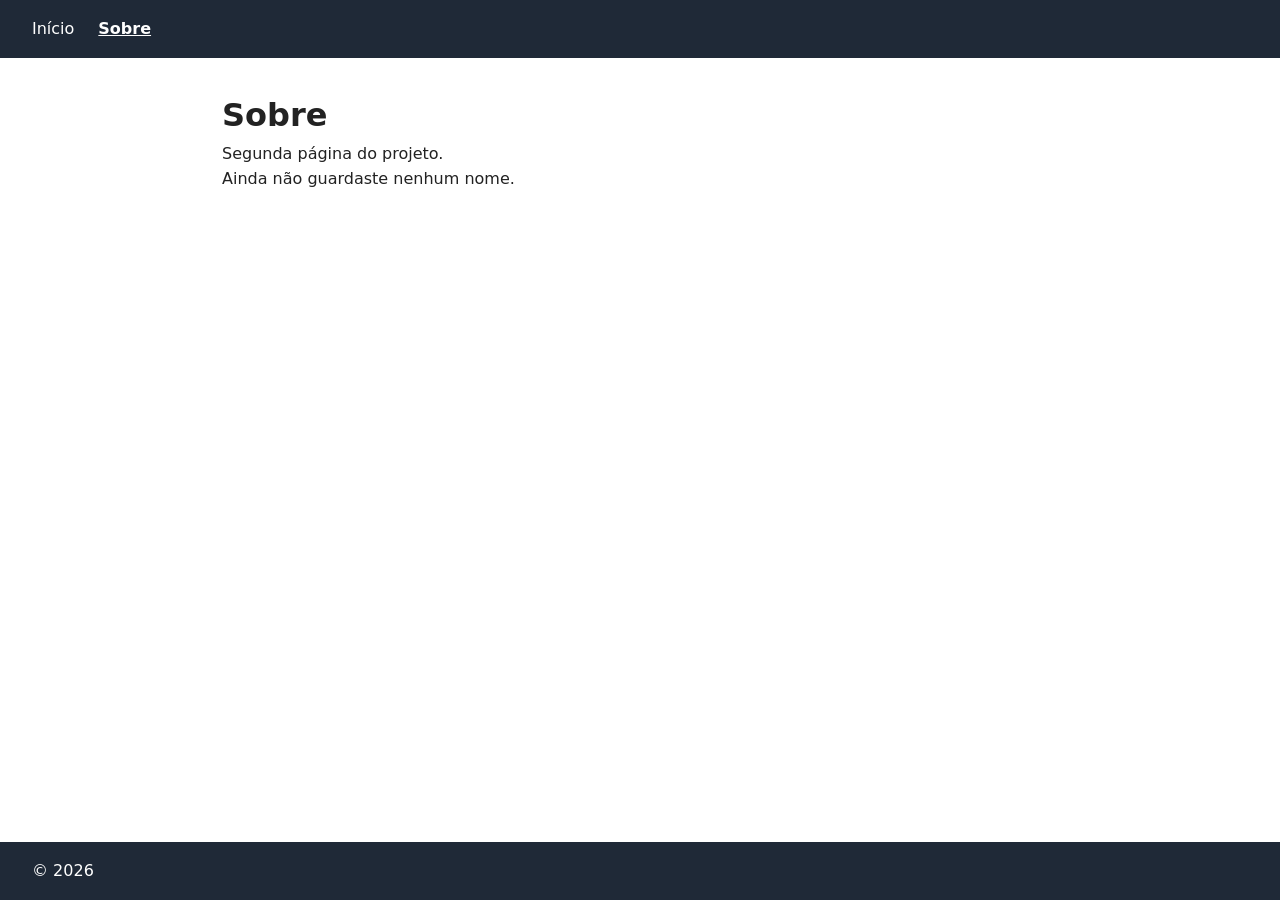
==== html/sobre.html @ e2753103 "Create file structure" ====
<!DOCTYPE html>
<html lang="pt">
<head>
  <meta charset="UTF-8">
  <meta name="viewport" content="width=device-width, initial-scale=1.0">
  <title>Sobre</title>
  <link rel="stylesheet" href="../css/style.css">
</head>
<body>
  <app-navbar></app-navbar>

  <main>
    <h1>Sobre</h1>
    <p>Segunda página do projeto.</p>
    <p id="mensagem"></p>
  </main>

  <app-footer></app-footer>

  <script src="../js/components.js"></script>
  <script src="../js/main.js"></script>
</body>
</html>
---- css/style.css ----
* {
  box-sizing: border-box;
  margin: 0;
  padding: 0;
}

body {
  font-family: system-ui, sans-serif;
  line-height: 1.6;
  color: #222;
  min-height: 100vh;
  display: flex;
  flex-direction: column;
}

header, footer {
  background: #1f2937;
  color: #fff;
  padding: 1rem 2rem;
}

nav a {
  color: #fff;
  text-decoration: none;
  margin-right: 1.5rem;
}

nav a:hover {
  text-decoration: underline;
}

main {
  flex: 1;
  padding: 2rem;
  max-width: 900px;
  margin: 0 auto;
  width: 100%;
}

button {
  margin-top: 1rem;
  padding: 0.5rem 1rem;
  cursor: pointer;
}

app-navbar, app-footer {
  display: block;
}

nav a.ativo {
  font-weight: bold;
  text-decoration: underline;
}
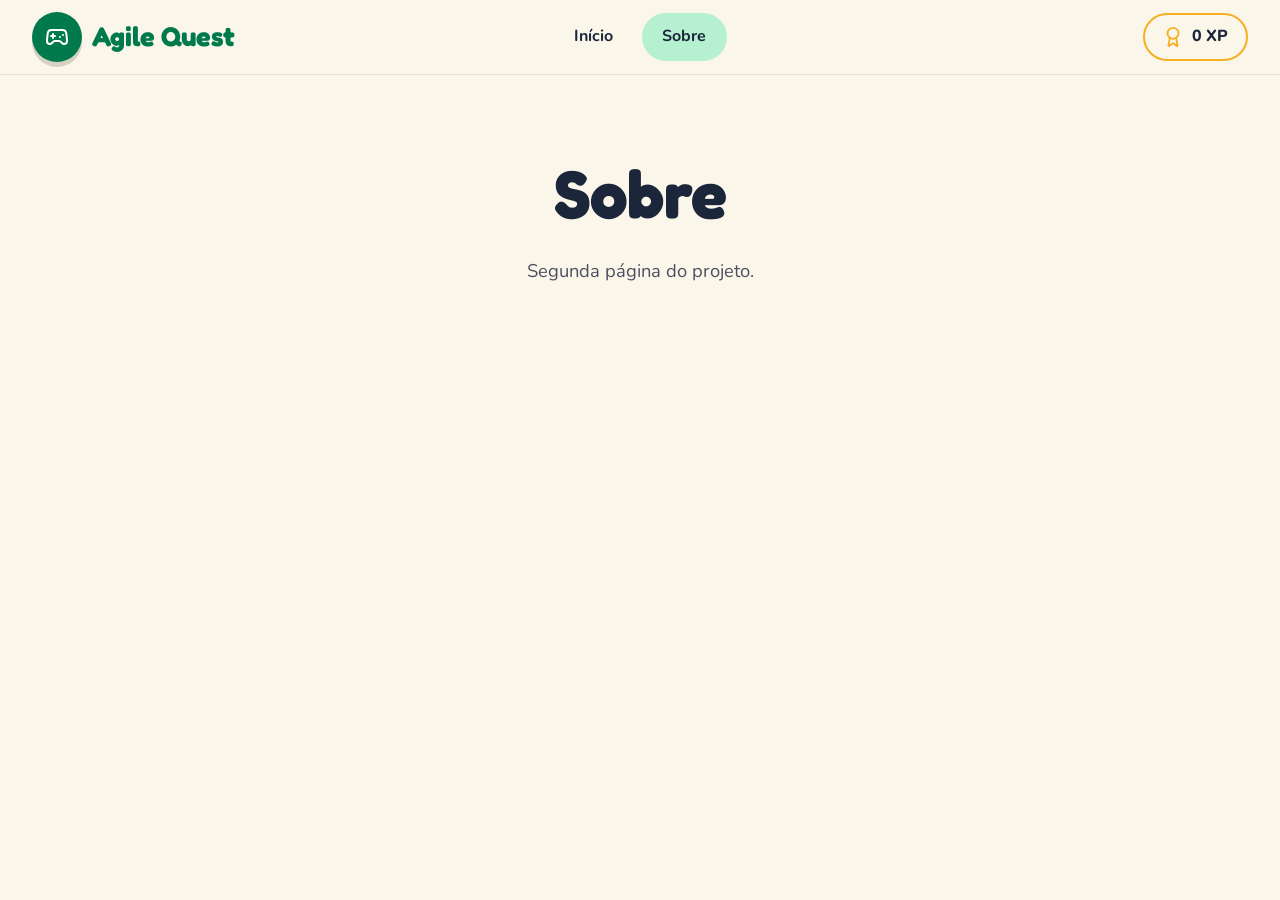
==== commit 362a4e37: "Inicio Intro e navbar" ====
--- a/html/sobre.html
+++ b/html/sobre.html
@@ -3,19 +3,21 @@
 <head>
   <meta charset="UTF-8">
   <meta name="viewport" content="width=device-width, initial-scale=1.0">
-  <title>Sobre</title>
+  <title>Sobre · Agile Quest</title>
+  <link rel="preconnect" href="https://fonts.googleapis.com">
+  <link rel="preconnect" href="https://fonts.gstatic.com" crossorigin>
+  <link href="https://fonts.googleapis.com/css2?family=Fredoka:wght@500;600;700&family=Nunito:wght@400;600;700&display=swap" rel="stylesheet">
   <link rel="stylesheet" href="../css/style.css">
 </head>
 <body>
   <app-navbar></app-navbar>
 
   <main>
-    <h1>Sobre</h1>
-    <p>Segunda página do projeto.</p>
-    <p id="mensagem"></p>
+    <section class="hero">
+      <h1>Sobre</h1>
+      <p>Segunda página do projeto.</p>
+    </section>
   </main>
-
-  <app-footer></app-footer>
 
   <script src="../js/components.js"></script>
   <script src="../js/main.js"></script>
--- a/css/style.css
+++ b/css/style.css
@@ -1,3 +1,13 @@
+:root {
+  --verde: #007a4d;
+  --verde-claro: #b5f0d1;
+  --navy: #1b263b;
+  --creme: #faf6e9;
+  --dourado: #f5b025;
+  --texto: #4a5060;
+  --sombra: #d6d1c2;
+}
+
 * {
   box-sizing: border-box;
   margin: 0;
@@ -5,49 +15,151 @@
 }
 
 body {
-  font-family: system-ui, sans-serif;
+  font-family: "Nunito", system-ui, sans-serif;
+  background: var(--creme);
+  color: var(--navy);
   line-height: 1.6;
-  color: #222;
   min-height: 100vh;
-  display: flex;
-  flex-direction: column;
 }
 
-header, footer {
-  background: #1f2937;
-  color: #fff;
-  padding: 1rem 2rem;
+h1, .logo-texto, .btn-primario {
+  font-family: "Fredoka", "Nunito", sans-serif;
 }
 
-nav a {
-  color: #fff;
-  text-decoration: none;
-  margin-right: 1.5rem;
-}
-
-nav a:hover {
-  text-decoration: underline;
-}
-
-main {
-  flex: 1;
-  padding: 2rem;
-  max-width: 900px;
-  margin: 0 auto;
-  width: 100%;
-}
-
-button {
-  margin-top: 1rem;
-  padding: 0.5rem 1rem;
-  cursor: pointer;
-}
-
-app-navbar, app-footer {
+app-navbar {
   display: block;
 }
 
-nav a.ativo {
-  font-weight: bold;
-  text-decoration: underline;
+/* Navbar */
+.navbar {
+  display: grid;
+  grid-template-columns: 1fr auto 1fr;
+  align-items: center;
+  padding: 0.75rem 2rem;
+  background: var(--creme);
+  border-bottom: 1px solid #e8e2cc;
 }
+
+.logo {
+  display: inline-flex;
+  align-items: center;
+  gap: 0.6rem;
+  justify-self: start;
+  text-decoration: none;
+  color: var(--verde);
+}
+
+.logo-icon {
+  display: grid;
+  place-items: center;
+  width: 50px;
+  height: 50px;
+  border-radius: 50%;
+  background: var(--verde);
+  color: #fff;
+  box-shadow: 0 5px 0 var(--sombra);
+}
+
+.logo-texto {
+  font-size: 1.7rem;
+  font-weight: 700;
+}
+
+.navbar nav {
+  display: flex;
+  gap: 0.5rem;
+}
+
+.navbar nav a {
+  padding: 0.7rem 1.3rem;
+  border-radius: 999px;
+  color: var(--navy);
+  font-weight: 700;
+  text-decoration: none;
+}
+
+.navbar nav a:hover {
+  background: rgba(181, 240, 209, 0.5);
+}
+
+.navbar nav a.ativo {
+  background: var(--verde-claro);
+}
+
+.xp-badge {
+  justify-self: end;
+  display: inline-flex;
+  align-items: center;
+  gap: 0.5rem;
+  padding: 0.6rem 1.1rem;
+  border: 2px solid var(--dourado);
+  border-radius: 999px;
+  color: var(--dourado);
+}
+
+.xp-badge strong {
+  color: var(--navy);
+  font-weight: 800;
+}
+
+/* Hero */
+.hero {
+  max-width: 860px;
+  margin: 0 auto;
+  padding: 5rem 1.5rem 3rem;
+  text-align: center;
+}
+
+.hero h1 {
+  font-size: clamp(2.5rem, 6vw, 4.2rem);
+  font-weight: 700;
+  line-height: 1.15;
+  margin-bottom: 1.5rem;
+}
+
+.destaque {
+  color: var(--verde);
+}
+
+.hero p {
+  max-width: 680px;
+  margin: 0 auto 2rem;
+  font-size: 1.15rem;
+  color: var(--texto);
+}
+
+.btn-primario {
+  display: inline-flex;
+  align-items: center;
+  gap: 0.6rem;
+  padding: 1rem 2rem;
+  border: none;
+  border-radius: 999px;
+  background: var(--verde);
+  color: #fff;
+  font-size: 1.25rem;
+  font-weight: 600;
+  cursor: pointer;
+  box-shadow: 0 6px 0 var(--sombra);
+  transition: transform 0.1s, box-shadow 0.1s;
+}
+
+.btn-primario:hover {
+  transform: translateY(2px);
+  box-shadow: 0 4px 0 var(--sombra);
+}
+
+@media (max-width: 720px) {
+  .navbar {
+    grid-template-columns: 1fr auto;
+    gap: 0.75rem;
+  }
+  .navbar nav {
+    grid-column: 1 / -1;
+    grid-row: 2;
+    justify-content: center;
+  }
+  .logo-texto {
+    font-size: 1.3rem;
+  }
+}
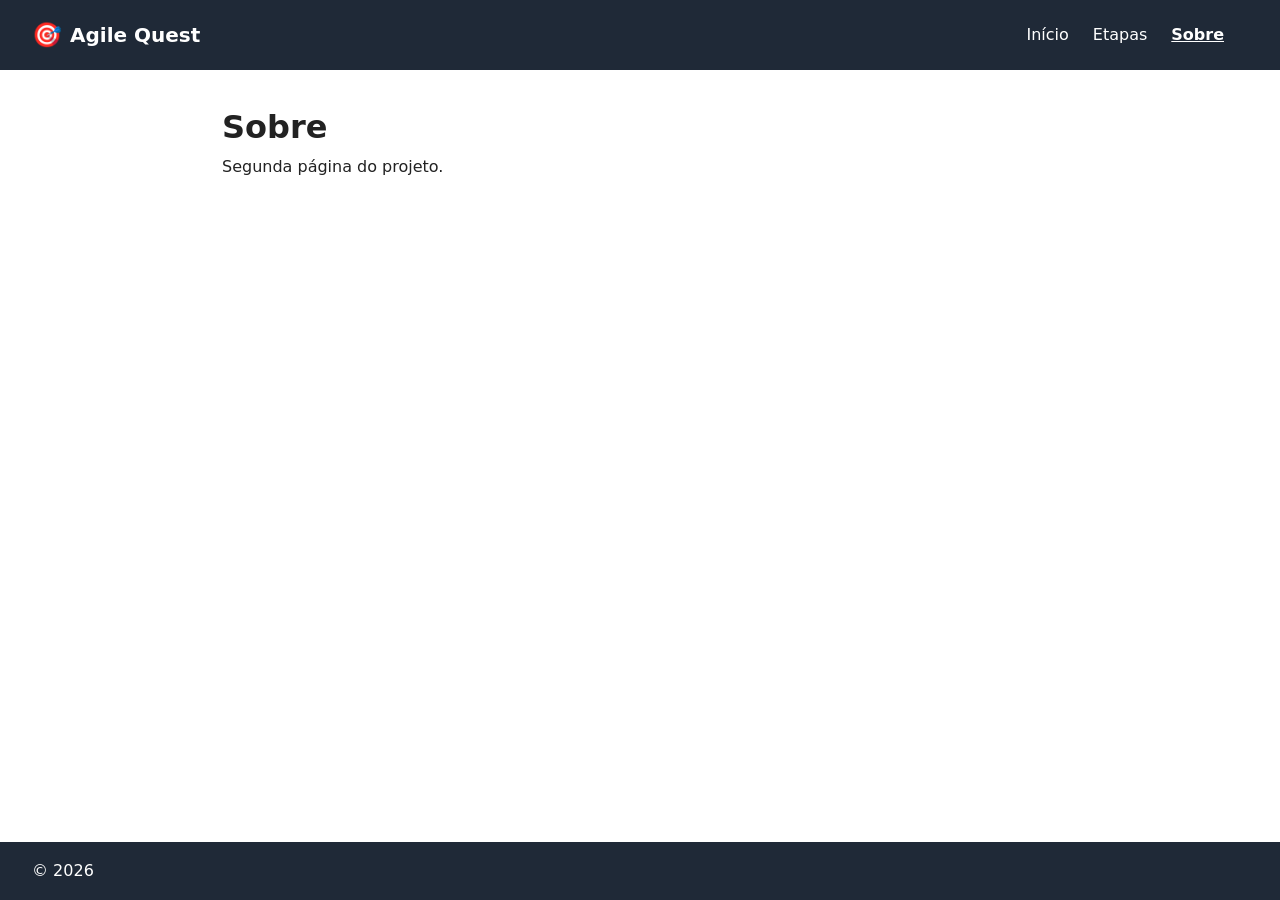
==== commit 9f4eaea3: "sq5;sq6;sq7 nao sei o que se passou, mas fiz fetch da do Neves e apagou as minhas coisas todas. Por " ====
--- a/html/sobre.html
+++ b/html/sobre.html
@@ -3,21 +3,19 @@
 <head>
   <meta charset="UTF-8">
   <meta name="viewport" content="width=device-width, initial-scale=1.0">
-  <title>Sobre · Agile Quest</title>
-  <link rel="preconnect" href="https://fonts.googleapis.com">
-  <link rel="preconnect" href="https://fonts.gstatic.com" crossorigin>
-  <link href="https://fonts.googleapis.com/css2?family=Fredoka:wght@500;600;700&family=Nunito:wght@400;600;700&display=swap" rel="stylesheet">
+  <title>Sobre</title>
   <link rel="stylesheet" href="../css/style.css">
 </head>
 <body>
   <app-navbar></app-navbar>
 
   <main>
-    <section class="hero">
-      <h1>Sobre</h1>
-      <p>Segunda página do projeto.</p>
-    </section>
+    <h1>Sobre</h1>
+    <p>Segunda página do projeto.</p>
+    <p id="mensagem"></p>
   </main>
+
+  <app-footer></app-footer>
 
   <script src="../js/components.js"></script>
   <script src="../js/main.js"></script>
--- a/css/style.css
+++ b/css/style.css
@@ -1,13 +1,3 @@
-:root {
-  --verde: #007a4d;
-  --verde-claro: #b5f0d1;
-  --navy: #1b263b;
-  --creme: #faf6e9;
-  --dourado: #f5b025;
-  --texto: #4a5060;
-  --sombra: #d6d1c2;
-}
-
 * {
   box-sizing: border-box;
   margin: 0;
@@ -15,151 +5,397 @@
 }
 
 body {
-  font-family: "Nunito", system-ui, sans-serif;
-  background: var(--creme);
-  color: var(--navy);
+  font-family: system-ui, sans-serif;
   line-height: 1.6;
+  color: #222;
   min-height: 100vh;
-}
-
-h1, .logo-texto, .btn-primario {
-  font-family: "Fredoka", "Nunito", sans-serif;
-}
-
-app-navbar {
+  display: flex;
+  flex-direction: column;
+}
+
+header, footer {
+  background: #1f2937;
+  color: #fff;
+  padding: 1rem 2rem;
+}
+
+header {
+  display: flex;
+  flex-wrap: wrap;
+  align-items: center;
+  justify-content: space-between;
+  gap: 0.75rem;
+}
+
+.marca {
+  display: flex;
+  align-items: center;
+  gap: 0.5rem;
+  color: #fff;
+  text-decoration: none;
+  font-weight: bold;
+  font-size: 1.25rem;
+}
+
+.marca .logo {
+  font-size: 1.5rem;
+}
+
+nav a {
+  color: #fff;
+  text-decoration: none;
+  margin-right: 1.5rem;
+}
+
+nav a:hover {
+  text-decoration: underline;
+}
+
+main {
+  flex: 1;
+  padding: 2rem;
+  max-width: 900px;
+  margin: 0 auto;
+  width: 100%;
+}
+
+button {
+  margin-top: 1rem;
+  padding: 0.5rem 1rem;
+  cursor: pointer;
+}
+
+app-navbar, app-footer {
   display: block;
 }
 
-/* Navbar */
-.navbar {
-  display: grid;
-  grid-template-columns: 1fr auto 1fr;
-  align-items: center;
-  padding: 0.75rem 2rem;
-  background: var(--creme);
-  border-bottom: 1px solid #e8e2cc;
-}
-
-.logo {
-  display: inline-flex;
-  align-items: center;
-  gap: 0.6rem;
-  justify-self: start;
-  text-decoration: none;
-  color: var(--verde);
-}
-
-.logo-icon {
-  display: grid;
-  place-items: center;
-  width: 50px;
-  height: 50px;
-  border-radius: 50%;
-  background: var(--verde);
-  color: #fff;
-  box-shadow: 0 5px 0 var(--sombra);
-}
-
-.logo-texto {
-  font-size: 1.7rem;
-  font-weight: 700;
-}
-
-.navbar nav {
-  display: flex;
-  gap: 0.5rem;
-}
-
-.navbar nav a {
-  padding: 0.7rem 1.3rem;
-  border-radius: 999px;
-  color: var(--navy);
-  font-weight: 700;
-  text-decoration: none;
-}
-
-.navbar nav a:hover {
-  background: rgba(181, 240, 209, 0.5);
-}
-
-.navbar nav a.ativo {
-  background: var(--verde-claro);
-}
-
-.xp-badge {
-  justify-self: end;
-  display: inline-flex;
-  align-items: center;
-  gap: 0.5rem;
-  padding: 0.6rem 1.1rem;
-  border: 2px solid var(--dourado);
-  border-radius: 999px;
-  color: var(--dourado);
-}
-
-.xp-badge strong {
-  color: var(--navy);
-  font-weight: 800;
-}
-
-/* Hero */
-.hero {
-  max-width: 860px;
-  margin: 0 auto;
-  padding: 5rem 1.5rem 3rem;
+nav a.ativo {
+  font-weight: bold;
+  text-decoration: underline;
+}
+
+/* US-04: introdução à gamificação */
+.intro {
   text-align: center;
-}
-
-.hero h1 {
-  font-size: clamp(2.5rem, 6vw, 4.2rem);
-  font-weight: 700;
-  line-height: 1.15;
-  margin-bottom: 1.5rem;
-}
-
-.destaque {
-  color: var(--verde);
-}
-
-.hero p {
-  max-width: 680px;
-  margin: 0 auto 2rem;
-  font-size: 1.15rem;
-  color: var(--texto);
-}
-
-.btn-primario {
-  display: inline-flex;
-  align-items: center;
-  gap: 0.6rem;
-  padding: 1rem 2rem;
+  padding: 3rem 2rem;
+  margin: -2rem -2rem 2.5rem;
+  background: linear-gradient(135deg, #1f2937 0%, #2563eb 100%);
+  color: #fff;
+  border-radius: 0 0 1rem 1rem;
+}
+
+.intro h1 {
+  font-size: 2.25rem;
+}
+
+.intro .tagline {
+  opacity: 0.85;
+  margin-top: 0.25rem;
+}
+
+.intro p.descricao {
+  max-width: 650px;
+  margin: 1.25rem auto 0;
+}
+
+.cta {
+  background: #fff;
+  color: #1d4ed8;
   border: none;
   border-radius: 999px;
-  background: var(--verde);
-  color: #fff;
-  font-size: 1.25rem;
-  font-weight: 600;
+  padding: 0.65rem 1.5rem;
+  font-size: 1rem;
+  font-weight: bold;
+  transition: transform 0.15s ease, box-shadow 0.15s ease;
+}
+
+.cta:hover {
+  box-shadow: 0 4px 14px rgba(0, 0, 0, 0.25);
+  transform: translateY(-2px);
+}
+
+.cta:active {
+  transform: translateY(0);
+}
+
+/* US-05: mapa com as etapas */
+.etapas-secao {
+  margin-top: 1rem;
+}
+
+.etapas-secao h2 {
+  text-align: center;
+  margin-bottom: 1rem;
+}
+
+.mapa-etapas {
+  list-style: none;
+  display: flex;
+  flex-wrap: wrap;
+  justify-content: center;
+  gap: 1rem;
+  padding: 0.5rem 0;
+}
+
+.etapa {
+  flex: 1 1 140px;
+  max-width: 160px;
+}
+
+.etapa-btn {
+  width: 100%;
+  display: flex;
+  flex-direction: column;
+  align-items: center;
+  gap: 0.35rem;
+  background: #fff;
+  border: 2px solid #d1d5db;
+  border-radius: 0.5rem;
+  padding: 0.75rem 0.5rem;
+  text-align: center;
+  box-shadow: 0 1px 3px rgba(0, 0, 0, 0.08);
+  transition: transform 0.15s ease, box-shadow 0.15s ease;
+}
+
+.etapa-btn:hover {
+  transform: translateY(-3px);
+  box-shadow: 0 6px 14px rgba(0, 0, 0, 0.12);
+}
+
+/* Destaque breve quando se clica em "Iniciar aventura", para o efeito
+   ser percetível mesmo que a página já esteja toda visível */
+.mapa-etapas.destaque {
+  animation: pulsar 1s ease 2;
+}
+
+@keyframes pulsar {
+  0%, 100% { box-shadow: none; }
+  50% { box-shadow: 0 0 0 6px rgba(37, 99, 235, 0.2); border-radius: 0.75rem; }
+}
+
+.etapa-numero {
+  width: 2rem;
+  height: 2rem;
+  border-radius: 50%;
+  display: flex;
+  align-items: center;
+  justify-content: center;
+  background: #d1d5db;
+  color: #374151;
+  font-weight: bold;
+}
+
+.etapa-nome {
+  font-size: 0.9rem;
+}
+
+.etapa.concluida .etapa-btn {
+  border-color: #16a34a;
+}
+
+.etapa.concluida .etapa-numero {
+  background: #16a34a;
+  color: #fff;
+}
+
+.etapa.atual .etapa-btn {
+  border-color: #2563eb;
+  box-shadow: 0 0 0 3px rgba(37, 99, 235, 0.15);
+}
+
+.etapa.atual .etapa-numero {
+  background: #2563eb;
+  color: #fff;
+}
+
+.etapa.futura .etapa-btn {
+  opacity: 0.65;
+}
+
+/* US-06: a etapa-btn também é a "tab" — destaque extra quando é a aberta
+   no momento (aria-selected), independente do seu estado de progresso. */
+.etapa-btn[aria-selected="true"] {
+  outline: 3px solid #1f2937;
+  outline-offset: 2px;
+}
+
+.conteudo-etapa {
+  margin-top: 2rem;
+}
+
+.tabs-nav {
+  display: flex;
+  align-items: center;
+  justify-content: center;
+  gap: 0.75rem;
+}
+
+.tabs-nav-dica {
+  font-size: 0.85rem;
+  color: #6b7280;
+}
+
+.tab-nav-btn {
+  margin-top: 0;
+  flex: 0 0 auto;
+  width: 2.25rem;
+  height: 2.25rem;
+  border-radius: 50%;
+  border: 2px solid #d1d5db;
+  background: #fff;
+  font-size: 1.1rem;
+  line-height: 1;
+  display: flex;
+  align-items: center;
+  justify-content: center;
+}
+
+.tab-nav-btn:hover {
+  border-color: #2563eb;
+  color: #2563eb;
+}
+
+.painel-etapas {
+  margin-top: 1rem;
+  padding: 1.25rem;
+  border-radius: 0.5rem;
+  background: #f3f4f6;
+  min-height: 1.5rem;
+}
+
+.painel-etapa > p {
+  margin: 0;
+}
+
+.painel-etapa h3 {
+  margin-bottom: 1rem;
+}
+
+.painel-etapa h4 {
+  margin: 1.5rem 0 0.75rem;
+}
+
+/* US-07+: conteúdo educativo de cada etapa */
+.etapa-grelha {
+  display: grid;
+  grid-template-columns: repeat(auto-fit, minmax(220px, 1fr));
+  gap: 0.75rem;
+}
+
+.etapa-cartao {
+  background: #fff;
+  border: 1px solid #e5e7eb;
+  border-radius: 0.5rem;
+  padding: 0.85rem 1rem;
+}
+
+.etapa-cartao h4 {
+  margin: 0 0 0.4rem;
+  color: #1d4ed8;
+  font-size: 0.95rem;
+}
+
+.etapa-cartao p {
+  font-size: 0.9rem;
+}
+
+.roadmap {
+  list-style: none;
+  display: flex;
+  flex-wrap: wrap;
+  gap: 0.75rem;
+  counter-reset: none;
+}
+
+.roadmap li {
+  flex: 1 1 160px;
+  display: flex;
+  align-items: center;
+  gap: 0.5rem;
+  background: #fff;
+  border: 1px solid #e5e7eb;
+  border-radius: 999px;
+  padding: 0.5rem 0.9rem 0.5rem 0.5rem;
+  font-size: 0.85rem;
+}
+
+.roadmap-marco {
+  flex: 0 0 auto;
+  width: 1.6rem;
+  height: 1.6rem;
+  border-radius: 50%;
+  background: #2563eb;
+  color: #fff;
+  font-weight: bold;
+  font-size: 0.8rem;
+  display: flex;
+  align-items: center;
+  justify-content: center;
+}
+
+.lista-gamificacao {
+  padding-left: 1.25rem;
+  display: flex;
+  flex-direction: column;
+  gap: 0.5rem;
+}
+
+.lista-gamificacao li {
+  font-size: 0.92rem;
+}
+
+/* Mini-quiz */
+.mini-quiz {
+  margin-top: 1.5rem;
+  background: #fff;
+  border: 1px solid #e5e7eb;
+  border-radius: 0.5rem;
+  padding: 1rem;
+}
+
+.quiz-perguntas {
+  list-style: none;
+  display: flex;
+  flex-direction: column;
+  gap: 1rem;
+}
+
+.quiz-enunciado {
+  font-weight: bold;
+  font-size: 0.92rem;
+  margin-bottom: 0.4rem;
+}
+
+.quiz-opcoes {
+  list-style: none;
+  display: flex;
+  flex-direction: column;
+  gap: 0.3rem;
+}
+
+.quiz-opcoes label {
+  display: flex;
+  align-items: flex-start;
+  gap: 0.4rem;
+  font-size: 0.88rem;
   cursor: pointer;
-  box-shadow: 0 6px 0 var(--sombra);
-  transition: transform 0.1s, box-shadow 0.1s;
-}
-
-.btn-primario:hover {
-  transform: translateY(2px);
-  box-shadow: 0 4px 0 var(--sombra);
-}
-
-@media (max-width: 720px) {
-  .navbar {
-    grid-template-columns: 1fr auto;
-    gap: 0.75rem;
-  }
-  .navbar nav {
-    grid-column: 1 / -1;
-    grid-row: 2;
-    justify-content: center;
-  }
-  .logo-texto {
-    font-size: 1.3rem;
-  }
-}
+}
+
+.quiz-pergunta.correta {
+  border-left: 3px solid #16a34a;
+  padding-left: 0.6rem;
+}
+
+.quiz-pergunta.incorreta {
+  border-left: 3px solid #dc2626;
+  padding-left: 0.6rem;
+}
+
+.quiz-verificar {
+  margin-top: 0.5rem;
+}
+
+.quiz-resultado {
+  margin-top: 0.6rem;
+  font-weight: bold;
+}
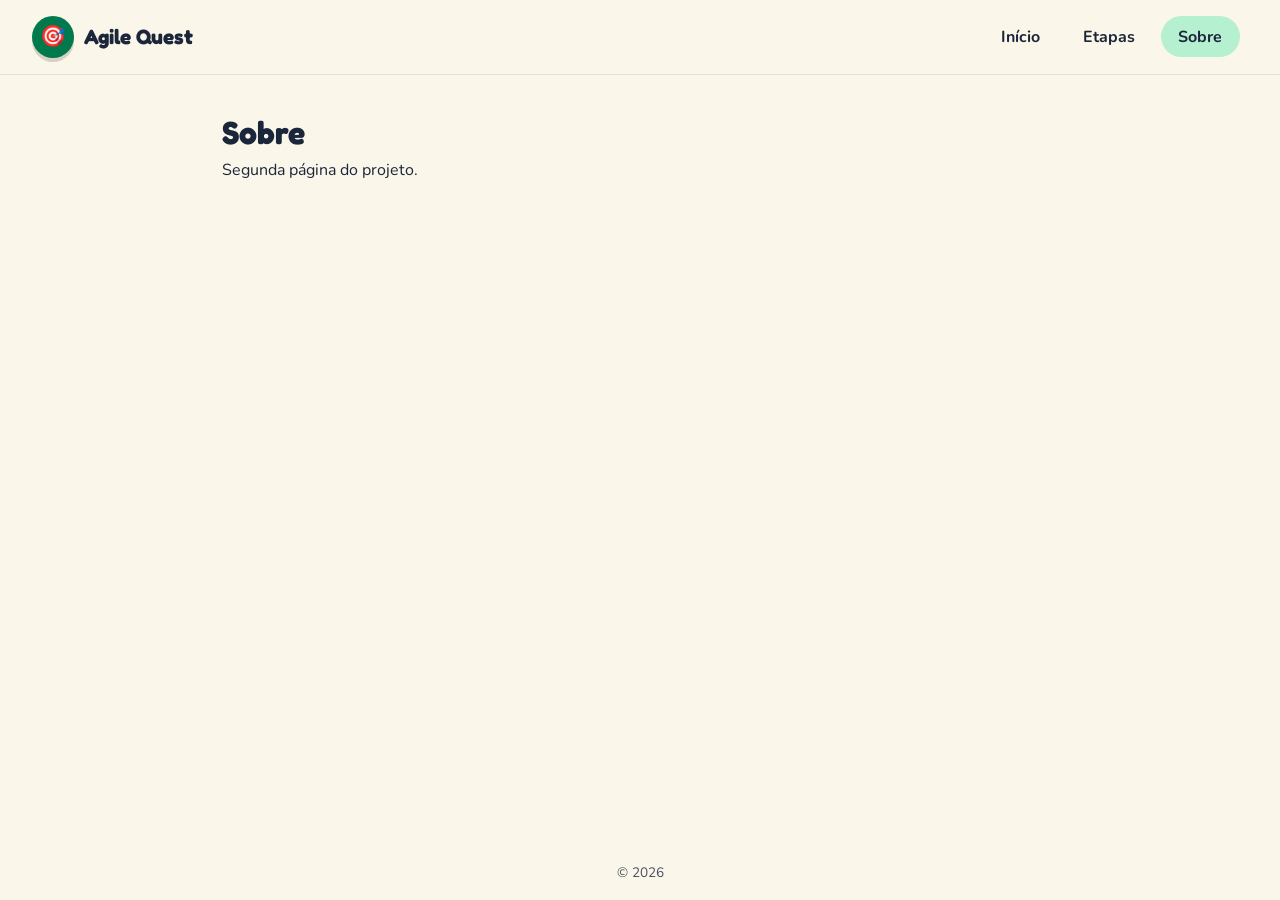
==== commit afe00cd4: "sq8" ====
--- a/html/sobre.html
+++ b/html/sobre.html
@@ -4,6 +4,9 @@
   <meta charset="UTF-8">
   <meta name="viewport" content="width=device-width, initial-scale=1.0">
   <title>Sobre</title>
+  <link rel="preconnect" href="https://fonts.googleapis.com">
+  <link rel="preconnect" href="https://fonts.gstatic.com" crossorigin>
+  <link href="https://fonts.googleapis.com/css2?family=Fredoka:wght@500;600;700&family=Nunito:wght@400;600;700&display=swap" rel="stylesheet">
   <link rel="stylesheet" href="../css/style.css">
 </head>
 <body>
--- a/css/style.css
+++ b/css/style.css
@@ -1,3 +1,15 @@
+:root {
+  --verde: #007a4d;
+  --verde-claro: #b5f0d1;
+  --navy: #1b263b;
+  --creme: #faf6e9;
+  --dourado: #f5b025;
+  --azul: #2563eb;
+  --vermelho: #dc2626;
+  --texto: #4a5060;
+  --sombra: #d6d1c2;
+}
+
 * {
   box-sizing: border-box;
   margin: 0;
@@ -5,17 +17,26 @@
 }
 
 body {
-  font-family: system-ui, sans-serif;
+  font-family: "Nunito", system-ui, sans-serif;
+  background: var(--creme);
+  color: var(--navy);
   line-height: 1.6;
-  color: #222;
   min-height: 100vh;
   display: flex;
   flex-direction: column;
 }
 
+h1, h2, h3, h4, .nome-site, .cta {
+  font-family: "Fredoka", "Nunito", sans-serif;
+}
+
+app-navbar, app-footer {
+  display: block;
+}
+
 header, footer {
-  background: #1f2937;
-  color: #fff;
+  background: var(--creme);
+  color: var(--navy);
   padding: 1rem 2rem;
 }
 
@@ -25,30 +46,57 @@
   align-items: center;
   justify-content: space-between;
   gap: 0.75rem;
+  border-bottom: 1px solid #e8e2cc;
+}
+
+footer {
+  text-align: center;
+  color: var(--texto);
+  font-size: 0.85rem;
 }
 
 .marca {
   display: flex;
   align-items: center;
-  gap: 0.5rem;
-  color: #fff;
+  gap: 0.6rem;
+  color: var(--verde);
   text-decoration: none;
   font-weight: bold;
   font-size: 1.25rem;
 }
 
 .marca .logo {
-  font-size: 1.5rem;
+  display: inline-grid;
+  place-items: center;
+  width: 42px;
+  height: 42px;
+  border-radius: 50%;
+  background: var(--verde);
+  font-size: 1.3rem;
+  box-shadow: 0 4px 0 var(--sombra);
+}
+
+.nome-site {
+  font-size: 1.3rem;
+  font-weight: 700;
+  color: var(--navy);
 }
 
 nav a {
-  color: #fff;
+  color: var(--navy);
   text-decoration: none;
-  margin-right: 1.5rem;
+  margin-right: 0.5rem;
+  padding: 0.6rem 1.1rem;
+  border-radius: 999px;
+  font-weight: 700;
 }
 
 nav a:hover {
-  text-decoration: underline;
+  background: rgba(181, 240, 209, 0.5);
+}
+
+nav a.ativo {
+  background: var(--verde-claro);
 }
 
 main {
@@ -60,163 +108,199 @@
 }
 
 button {
-  margin-top: 1rem;
-  padding: 0.5rem 1rem;
   cursor: pointer;
-}
-
-app-navbar, app-footer {
-  display: block;
-}
-
-nav a.ativo {
-  font-weight: bold;
-  text-decoration: underline;
 }
 
 /* US-04: introdução à gamificação */
 .intro {
   text-align: center;
-  padding: 3rem 2rem;
-  margin: -2rem -2rem 2.5rem;
-  background: linear-gradient(135deg, #1f2937 0%, #2563eb 100%);
-  color: #fff;
-  border-radius: 0 0 1rem 1rem;
+  padding: 1rem 0 2.5rem;
 }
 
 .intro h1 {
   font-size: 2.25rem;
+  color: var(--navy);
 }
 
 .intro .tagline {
   opacity: 0.85;
   margin-top: 0.25rem;
+  color: var(--texto);
+  font-weight: 600;
 }
 
 .intro p.descricao {
   max-width: 650px;
   margin: 1.25rem auto 0;
+  color: var(--texto);
 }
 
 .cta {
-  background: #fff;
-  color: #1d4ed8;
+  margin-top: 1.5rem;
+  background: var(--verde);
+  color: #fff;
   border: none;
   border-radius: 999px;
-  padding: 0.65rem 1.5rem;
-  font-size: 1rem;
-  font-weight: bold;
-  transition: transform 0.15s ease, box-shadow 0.15s ease;
+  padding: 0.85rem 1.75rem;
+  font-size: 1.05rem;
+  font-weight: 600;
+  box-shadow: 0 5px 0 var(--sombra);
+  transition: transform 0.1s, box-shadow 0.1s;
 }
 
 .cta:hover {
-  box-shadow: 0 4px 14px rgba(0, 0, 0, 0.25);
-  transform: translateY(-2px);
-}
-
-.cta:active {
-  transform: translateY(0);
+  transform: translateY(2px);
+  box-shadow: 0 3px 0 var(--sombra);
 }
 
 /* US-05: mapa com as etapas */
 .etapas-secao {
   margin-top: 1rem;
+  position: relative;
+  overflow: hidden;
+  border-radius: 1.5rem;
+  background: linear-gradient(135deg, var(--verde-claro) 0%, #eafbf1 45%, var(--creme) 75%);
+  padding: 2.5rem 1.5rem 2rem;
+}
+
+.etapas-secao::before,
+.etapas-secao::after {
+  content: "";
+  position: absolute;
+  width: 220px;
+  height: 220px;
+  border-radius: 50%;
+  filter: blur(12px);
+  z-index: 0;
+}
+
+.etapas-secao::before {
+  background: var(--verde-claro);
+  opacity: 0.7;
+  top: -60px;
+  left: -50px;
+}
+
+.etapas-secao::after {
+  background: var(--dourado);
+  opacity: 0.35;
+  bottom: -60px;
+  right: -40px;
 }
 
 .etapas-secao h2 {
+  position: relative;
+  z-index: 1;
   text-align: center;
-  margin-bottom: 1rem;
+  margin-bottom: 1.5rem;
+  color: var(--navy);
 }
 
 .mapa-etapas {
+  position: relative;
+  z-index: 1;
   list-style: none;
   display: flex;
   flex-wrap: wrap;
   justify-content: center;
-  gap: 1rem;
-  padding: 0.5rem 0;
+  align-items: center;
+  gap: 1.5rem 1rem;
+  padding: 1.5rem 0.5rem;
+}
+
+.mapa-etapas::before {
+  content: "";
+  position: absolute;
+  top: 50%;
+  left: 6%;
+  right: 6%;
+  height: 3px;
+  background-image: radial-gradient(circle, var(--sombra) 2px, transparent 2px);
+  background-size: 14px 3px;
+  background-repeat: repeat-x;
+  transform: translateY(-50%);
+  z-index: -1;
 }
 
 .etapa {
-  flex: 1 1 140px;
-  max-width: 160px;
-}
+  flex: 1 1 130px;
+  max-width: 150px;
+}
+
+.etapa:nth-child(odd) { transform: translateY(-20px); }
+.etapa:nth-child(even) { transform: translateY(20px); }
 
 .etapa-btn {
   width: 100%;
   display: flex;
   flex-direction: column;
   align-items: center;
-  gap: 0.35rem;
+  gap: 0.4rem;
+  background: none;
+  border: none;
+  text-align: center;
+}
+
+.etapa-numero {
+  width: 60px;
+  height: 60px;
+  border-radius: 50%;
+  display: flex;
+  align-items: center;
+  justify-content: center;
   background: #fff;
-  border: 2px solid #d1d5db;
-  border-radius: 0.5rem;
-  padding: 0.75rem 0.5rem;
-  text-align: center;
-  box-shadow: 0 1px 3px rgba(0, 0, 0, 0.08);
-  transition: transform 0.15s ease, box-shadow 0.15s ease;
-}
-
-.etapa-btn:hover {
-  transform: translateY(-3px);
-  box-shadow: 0 6px 14px rgba(0, 0, 0, 0.12);
-}
-
-/* Destaque breve quando se clica em "Iniciar aventura", para o efeito
-   ser percetível mesmo que a página já esteja toda visível */
+  border: 3px solid var(--sombra);
+  color: var(--sombra);
+  font-weight: 800;
+  font-size: 1.3rem;
+  box-shadow: 0 4px 0 var(--sombra);
+  transition: transform 0.1s, box-shadow 0.1s;
+}
+
+.etapa-btn:hover .etapa-numero {
+  transform: translateY(2px);
+  box-shadow: 0 2px 0 var(--sombra);
+}
+
+.etapa-nome {
+  font-size: 0.85rem;
+  font-weight: 700;
+  color: var(--navy);
+}
+
+.etapa.concluida .etapa-numero {
+  background: var(--verde);
+  border-color: var(--verde);
+  color: #fff;
+}
+
+.etapa.atual .etapa-numero {
+  border-color: var(--azul);
+  color: var(--azul);
+  box-shadow: 0 4px 0 var(--sombra), 0 0 0 4px rgba(37, 99, 235, 0.15);
+}
+
+.etapa.futura .etapa-numero {
+  opacity: 0.6;
+}
+
+.etapa.futura .etapa-nome {
+  opacity: 0.6;
+}
+
+/* US-06: a etapa-btn também é a "tab" */
+.etapa-btn[aria-selected="true"] .etapa-numero {
+  outline: 3px solid var(--navy);
+  outline-offset: 2px;
+}
+
 .mapa-etapas.destaque {
   animation: pulsar 1s ease 2;
 }
 
 @keyframes pulsar {
   0%, 100% { box-shadow: none; }
-  50% { box-shadow: 0 0 0 6px rgba(37, 99, 235, 0.2); border-radius: 0.75rem; }
-}
-
-.etapa-numero {
-  width: 2rem;
-  height: 2rem;
-  border-radius: 50%;
-  display: flex;
-  align-items: center;
-  justify-content: center;
-  background: #d1d5db;
-  color: #374151;
-  font-weight: bold;
-}
-
-.etapa-nome {
-  font-size: 0.9rem;
-}
-
-.etapa.concluida .etapa-btn {
-  border-color: #16a34a;
-}
-
-.etapa.concluida .etapa-numero {
-  background: #16a34a;
-  color: #fff;
-}
-
-.etapa.atual .etapa-btn {
-  border-color: #2563eb;
-  box-shadow: 0 0 0 3px rgba(37, 99, 235, 0.15);
-}
-
-.etapa.atual .etapa-numero {
-  background: #2563eb;
-  color: #fff;
-}
-
-.etapa.futura .etapa-btn {
-  opacity: 0.65;
-}
-
-/* US-06: a etapa-btn também é a "tab" — destaque extra quando é a aberta
-   no momento (aria-selected), independente do seu estado de progresso. */
-.etapa-btn[aria-selected="true"] {
-  outline: 3px solid #1f2937;
-  outline-offset: 2px;
+  50% { box-shadow: 0 0 0 6px rgba(0, 122, 77, 0.25); border-radius: 0.75rem; }
 }
 
 .conteudo-etapa {
@@ -232,16 +316,15 @@
 
 .tabs-nav-dica {
   font-size: 0.85rem;
-  color: #6b7280;
+  color: var(--texto);
 }
 
 .tab-nav-btn {
-  margin-top: 0;
   flex: 0 0 auto;
   width: 2.25rem;
   height: 2.25rem;
   border-radius: 50%;
-  border: 2px solid #d1d5db;
+  border: 2px solid var(--sombra);
   background: #fff;
   font-size: 1.1rem;
   line-height: 1;
@@ -251,15 +334,19 @@
 }
 
 .tab-nav-btn:hover {
-  border-color: #2563eb;
-  color: #2563eb;
+  border-color: var(--verde);
+  color: var(--verde);
 }
 
 .painel-etapas {
   margin-top: 1rem;
-  padding: 1.25rem;
-  border-radius: 0.5rem;
-  background: #f3f4f6;
+}
+
+.painel-etapa {
+  background: #fff;
+  border: 2px solid var(--azul);
+  border-radius: 1rem;
+  padding: 1.5rem 1.75rem;
   min-height: 1.5rem;
 }
 
@@ -269,10 +356,12 @@
 
 .painel-etapa h3 {
   margin-bottom: 1rem;
+  color: var(--navy);
 }
 
 .painel-etapa h4 {
   margin: 1.5rem 0 0.75rem;
+  color: var(--verde);
 }
 
 /* US-07+: conteúdo educativo de cada etapa */
@@ -283,15 +372,15 @@
 }
 
 .etapa-cartao {
-  background: #fff;
-  border: 1px solid #e5e7eb;
-  border-radius: 0.5rem;
+  background: var(--creme);
+  border: 1px solid #e8e2cc;
+  border-radius: 0.75rem;
   padding: 0.85rem 1rem;
 }
 
 .etapa-cartao h4 {
   margin: 0 0 0.4rem;
-  color: #1d4ed8;
+  color: var(--verde);
   font-size: 0.95rem;
 }
 
@@ -304,7 +393,6 @@
   display: flex;
   flex-wrap: wrap;
   gap: 0.75rem;
-  counter-reset: none;
 }
 
 .roadmap li {
@@ -312,8 +400,8 @@
   display: flex;
   align-items: center;
   gap: 0.5rem;
-  background: #fff;
-  border: 1px solid #e5e7eb;
+  background: var(--creme);
+  border: 1px solid #e8e2cc;
   border-radius: 999px;
   padding: 0.5rem 0.9rem 0.5rem 0.5rem;
   font-size: 0.85rem;
@@ -324,7 +412,7 @@
   width: 1.6rem;
   height: 1.6rem;
   border-radius: 50%;
-  background: #2563eb;
+  background: var(--verde);
   color: #fff;
   font-weight: bold;
   font-size: 0.8rem;
@@ -344,13 +432,17 @@
   font-size: 0.92rem;
 }
 
+.lista-gamificacao strong {
+  color: var(--verde);
+}
+
 /* Mini-quiz */
 .mini-quiz {
   margin-top: 1.5rem;
-  background: #fff;
-  border: 1px solid #e5e7eb;
-  border-radius: 0.5rem;
-  padding: 1rem;
+  background: var(--creme);
+  border: 1px solid #e8e2cc;
+  border-radius: 0.75rem;
+  padding: 1rem 1.25rem;
 }
 
 .quiz-perguntas {
@@ -370,32 +462,147 @@
   list-style: none;
   display: flex;
   flex-direction: column;
-  gap: 0.3rem;
+  gap: 0.4rem;
 }
 
 .quiz-opcoes label {
   display: flex;
-  align-items: flex-start;
-  gap: 0.4rem;
+  align-items: center;
+  gap: 0.5rem;
   font-size: 0.88rem;
   cursor: pointer;
+  background: #fff;
+  border: 2px solid var(--sombra);
+  border-radius: 999px;
+  padding: 0.55rem 0.9rem;
+}
+
+.quiz-opcoes label:hover {
+  border-color: var(--verde);
 }
 
 .quiz-pergunta.correta {
-  border-left: 3px solid #16a34a;
+  border-left: 3px solid var(--verde);
   padding-left: 0.6rem;
 }
 
 .quiz-pergunta.incorreta {
-  border-left: 3px solid #dc2626;
+  border-left: 3px solid var(--vermelho);
   padding-left: 0.6rem;
 }
 
 .quiz-verificar {
   margin-top: 0.5rem;
+  padding: 0.55rem 1.2rem;
+  border: none;
+  border-radius: 999px;
+  background: var(--verde);
+  color: #fff;
+  font-weight: 700;
 }
 
 .quiz-resultado {
   margin-top: 0.6rem;
   font-weight: bold;
 }
+
+/* US-08: Scrum Poker */
+.scrum-poker {
+  margin-top: 1rem;
+}
+
+.poker-itens {
+  list-style: none;
+  display: flex;
+  flex-direction: column;
+  gap: 1rem;
+}
+
+.poker-item {
+  background: #fff;
+  border: 1px solid #e8e2cc;
+  border-radius: 0.75rem;
+  padding: 0.85rem 1rem;
+}
+
+.poker-item-nome {
+  font-weight: 700;
+  margin-bottom: 0.6rem;
+}
+
+.poker-cartas {
+  display: flex;
+  flex-wrap: wrap;
+  gap: 0.5rem;
+}
+
+.poker-carta {
+  width: 2.75rem;
+  height: 3.75rem;
+  border: 2px solid var(--sombra);
+  border-radius: 0.5rem;
+  background: #fff;
+  color: var(--navy);
+  font-weight: 800;
+  font-size: 1rem;
+  box-shadow: 0 3px 0 var(--sombra);
+  transition: transform 0.1s, box-shadow 0.1s, border-color 0.1s;
+}
+
+.poker-carta:hover {
+  border-color: var(--verde);
+}
+
+.poker-carta.selecionada {
+  border-color: var(--verde);
+  background: var(--verde-claro);
+  transform: translateY(2px);
+  box-shadow: 0 1px 0 var(--sombra);
+}
+
+.poker-resumo {
+  margin-top: 1.25rem;
+  padding: 0.9rem 1.1rem;
+  background: var(--creme);
+  border: 1px solid #e8e2cc;
+  border-radius: 0.75rem;
+}
+
+.poker-total {
+  font-size: 0.95rem;
+}
+
+.poker-mensagem {
+  margin-top: 0.4rem;
+  font-weight: 700;
+  min-height: 1.2rem;
+}
+
+.poker-repor {
+  margin-top: 0.75rem;
+  padding: 0.5rem 1.1rem;
+  border: 2px solid var(--sombra);
+  border-radius: 999px;
+  background: #fff;
+  font-weight: 700;
+  color: var(--navy);
+}
+
+.poker-repor:hover {
+  border-color: var(--verde);
+  color: var(--verde);
+}
+
+@media (max-width: 720px) {
+  header {
+    flex-direction: column;
+    text-align: center;
+  }
+  .mapa-etapas::before {
+    display: none;
+  }
+  .etapa:nth-child(odd),
+  .etapa:nth-child(even) {
+    transform: none;
+  }
+}
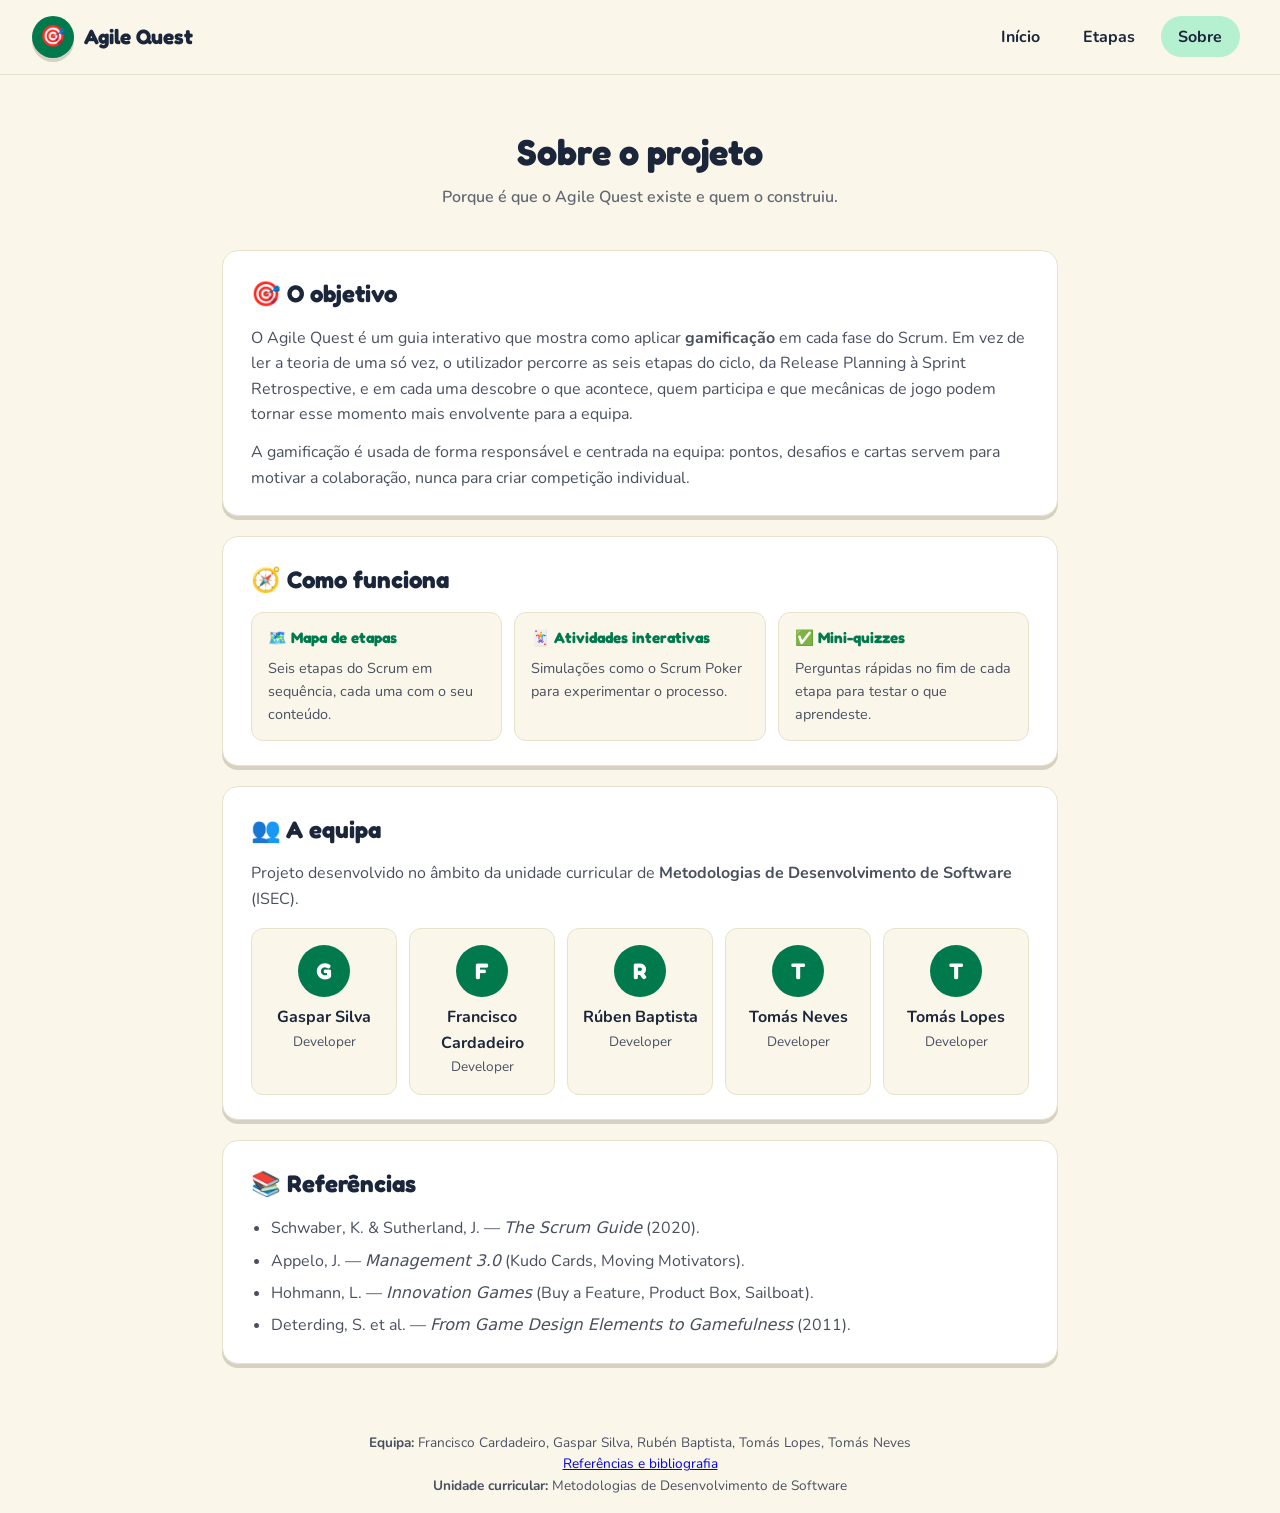
==== commit 3f0c89a8: "Add "Sobre" section with project details and team information" ====
--- a/html/sobre.html
+++ b/html/sobre.html
@@ -3,7 +3,7 @@
 <head>
   <meta charset="UTF-8">
   <meta name="viewport" content="width=device-width, initial-scale=1.0">
-  <title>Sobre</title>
+  <title>Agile Quest — Sobre</title>
   <link rel="preconnect" href="https://fonts.googleapis.com">
   <link rel="preconnect" href="https://fonts.gstatic.com" crossorigin>
   <link href="https://fonts.googleapis.com/css2?family=Fredoka:wght@500;600;700&family=Nunito:wght@400;600;700&display=swap" rel="stylesheet">
@@ -12,15 +12,89 @@
 <body>
   <app-navbar></app-navbar>
 
-  <main>
-    <h1>Sobre</h1>
-    <p>Segunda página do projeto.</p>
-    <p id="mensagem"></p>
+  <!-- US-14: secção "Sobre" — apresenta o projeto e a equipa -->
+  <main class="sobre">
+    <section class="intro">
+      <h1>Sobre o projeto</h1>
+      <p class="tagline">Porque é que o Agile Quest existe e quem o construiu.</p>
+    </section>
+
+    <section class="sobre-bloco" aria-labelledby="sobre-objetivo">
+      <h2 id="sobre-objetivo">🎯 O objetivo</h2>
+      <p>
+        O Agile Quest é um guia interativo que mostra como aplicar
+        <strong>gamificação</strong> em cada fase do Scrum. Em vez de ler a
+        teoria de uma só vez, o utilizador percorre as seis etapas do ciclo,
+        da Release Planning à Sprint Retrospective, e em cada uma descobre
+        o que acontece, quem participa e que mecânicas de jogo podem tornar
+        esse momento mais envolvente para a equipa.
+      </p>
+      <p>
+        A gamificação é usada de forma responsável e centrada na equipa:
+        pontos, desafios e cartas servem para motivar a colaboração, nunca
+        para criar competição individual.
+      </p>
+    </section>
+
+    <section class="sobre-bloco" aria-labelledby="sobre-como">
+      <h2 id="sobre-como">🧭 Como funciona</h2>
+      <div class="etapa-grelha">
+        <div class="etapa-cartao">
+          <h4>🗺️ Mapa de etapas</h4>
+          <p>Seis etapas do Scrum em sequência, cada uma com o seu conteúdo.</p>
+        </div>
+        <div class="etapa-cartao">
+          <h4>🃏 Atividades interativas</h4>
+          <p>Simulações como o Scrum Poker para experimentar o processo.</p>
+        </div>
+        <div class="etapa-cartao">
+          <h4>✅ Mini-quizzes</h4>
+          <p>Perguntas rápidas no fim de cada etapa para testar o que aprendeste.</p>
+        </div>
+      </div>
+    </section>
+
+    <section class="sobre-bloco" aria-labelledby="sobre-equipa">
+      <h2 id="sobre-equipa">👥 A equipa</h2>
+      <p>
+        Projeto desenvolvido no âmbito da unidade curricular de
+        <strong>Metodologias de Desenvolvimento de Software</strong> (ISEC).
+      </p>
+      <ul id="lista-equipa" class="equipa-grelha"></ul>
+    </section>
+
+    <section class="sobre-bloco" aria-labelledby="sobre-refs">
+      <h2 id="sobre-refs">📚 Referências</h2>
+      <ul class="lista-referencias">
+        <li>Schwaber, K. &amp; Sutherland, J. — <em>The Scrum Guide</em> (2020).</li>
+        <li>Appelo, J. — <em>Management 3.0</em> (Kudo Cards, Moving Motivators).</li>
+        <li>Hohmann, L. — <em>Innovation Games</em> (Buy a Feature, Product Box, Sailboat).</li>
+        <li>Deterding, S. et al. — <em>From Game Design Elements to Gamefulness</em> (2011).</li>
+      </ul>
+    </section>
   </main>
 
   <app-footer></app-footer>
 
   <script src="../js/components.js"></script>
-  <script src="../js/main.js"></script>
+  <script>
+    // Membros da equipa — editar aqui (nome completo / número de aluno).
+    const EQUIPA = [
+      { nome: "Gaspar Silva", papel: "Developer" },
+      { nome: "Francisco Cardadeiro", papel: "Developer" },
+      { nome: "Rúben Baptista", papel: "Developer" },
+      { nome: "Tomás Neves", papel: "Developer" },
+      { nome: "Tomás Lopes", papel: "Developer" },
+    ];
+
+    document.getElementById("lista-equipa").innerHTML = EQUIPA.map(
+      ({ nome, papel }) => `
+        <li class="membro">
+          <span class="membro-avatar" aria-hidden="true">${nome.charAt(0)}</span>
+          <span class="membro-nome">${nome}</span>
+          <span class="membro-papel">${papel}</span>
+        </li>`
+    ).join("");
+  </script>
 </body>
 </html>
--- a/css/style.css
+++ b/css/style.css
@@ -593,7 +593,84 @@
   color: var(--verde);
 }
 
+/* US-14: secção "Sobre" */
+.sobre-bloco {
+  background: #fff;
+  border: 1px solid #e8e2cc;
+  border-radius: 1rem;
+  padding: 1.5rem 1.75rem;
+  margin-bottom: 1.25rem;
+  box-shadow: 0 4px 0 var(--sombra);
+}
+
+.sobre-bloco h2 {
+  color: var(--navy);
+  margin-bottom: 0.75rem;
+}
+
+.sobre-bloco p {
+  color: var(--texto);
+}
+
+.sobre-bloco p + p {
+  margin-top: 0.75rem;
+}
+
+.equipa-grelha {
+  list-style: none;
+  display: grid;
+  grid-template-columns: repeat(auto-fit, minmax(140px, 1fr));
+  gap: 0.75rem;
+  margin-top: 1rem;
+}
+
+.membro {
+  display: flex;
+  flex-direction: column;
+  align-items: center;
+  text-align: center;
+  background: var(--creme);
+  border: 1px solid #e8e2cc;
+  border-radius: 0.75rem;
+  padding: 1rem 0.75rem;
+}
+
+.membro-avatar {
+  display: grid;
+  place-items: center;
+  width: 52px;
+  height: 52px;
+  border-radius: 50%;
+  background: var(--verde);
+  color: #fff;
+  font-family: "Fredoka", sans-serif;
+  font-size: 1.4rem;
+  font-weight: 700;
+  margin-bottom: 0.5rem;
+}
+
+.membro-nome {
+  font-weight: 700;
+}
+
+.membro-papel {
+  font-size: 0.85rem;
+  color: var(--texto);
+}
+
+.lista-referencias {
+  padding-left: 1.25rem;
+  color: var(--texto);
+}
+
+.lista-referencias li + li {
+  margin-top: 0.35rem;
+}
+
 @media (max-width: 720px) {
+  .sobre-bloco {
+    padding: 1.25rem;
+  }
   header {
     flex-direction: column;
     text-align: center;
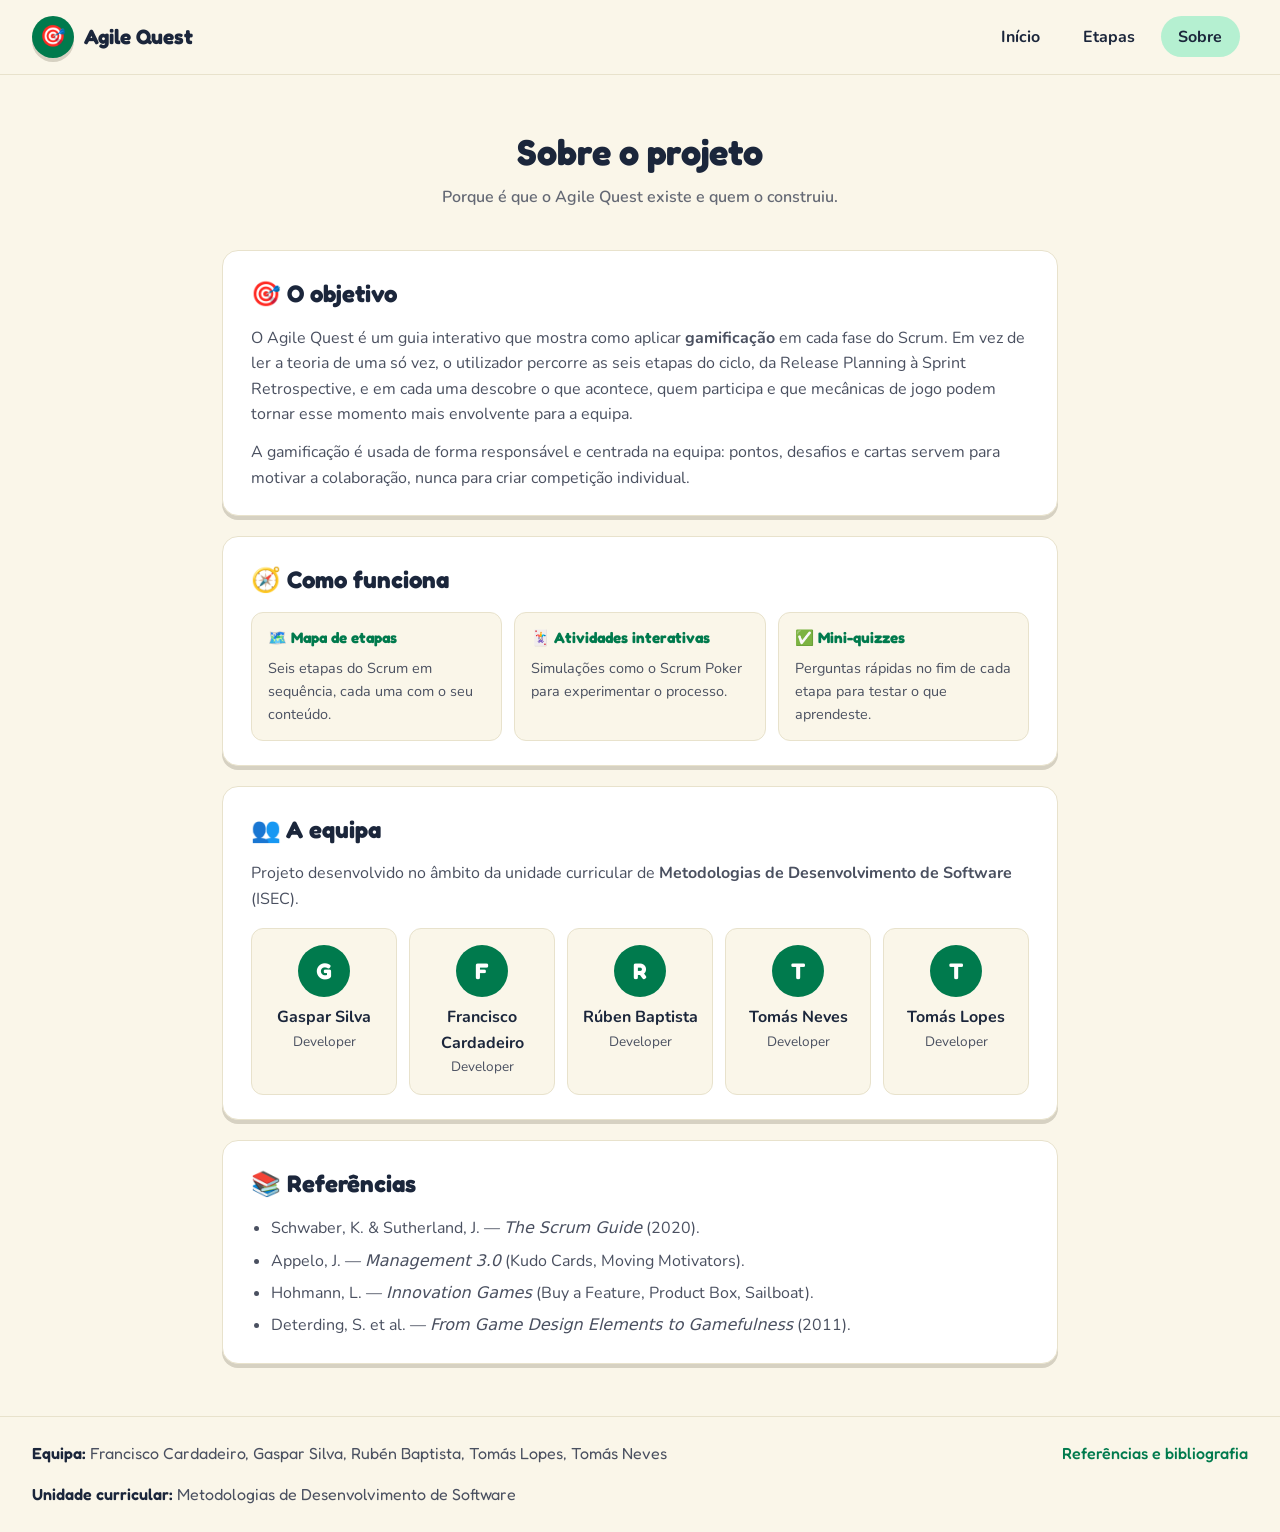
==== commit 6e15150a: "Add fixed chatbot button (Agile Coach) to all pages" ====
--- a/html/sobre.html
+++ b/html/sobre.html
@@ -96,5 +96,11 @@
         </li>`
     ).join("");
   </script>
+
+  <!-- US-16: Agile Coach (chatbot BotSchool) — botão fixo em todas as páginas -->
+  <script src="https://webchat-cc.ng.botschool.ai/loader.js"
+          data-channel-id="01a1cb05-8390-7f0a-bf7b-6295b1f309b1"
+          data-endpoint="https://api-cc.ng.botschool.ai"
+          async></script>
 </body>
 </html>
--- a/css/style.css
+++ b/css/style.css
@@ -49,10 +49,33 @@
   border-bottom: 1px solid #e8e2cc;
 }
 
-footer {
-  text-align: center;
+.footer {
+  display: flex;
+  flex-wrap: wrap;
+  align-items: center;
+  justify-content: space-between;
+  gap: 1rem 1.5rem;
+  padding: 1.5rem 2rem;
+  border-top: 1px solid #e8e2cc;
   color: var(--texto);
-  font-size: 0.85rem;
+  font-family: "Fredoka", "Nunito", sans-serif;
+  font-size: 1rem;
+  text-align: left;
+}
+
+.footer__item strong {
+  color: var(--navy);
+  font-weight: 600;
+}
+
+.footer__link {
+  color: var(--verde);
+  text-decoration: none;
+  font-weight: 500;
+}
+
+.footer__link:hover {
+  text-decoration: underline;
 }
 
 .marca {
@@ -682,4 +705,8 @@
   .etapa:nth-child(even) {
     transform: none;
   }
-}
+  .footer {
+    flex-direction: column;
+    align-items: flex-start;
+  }
+}
